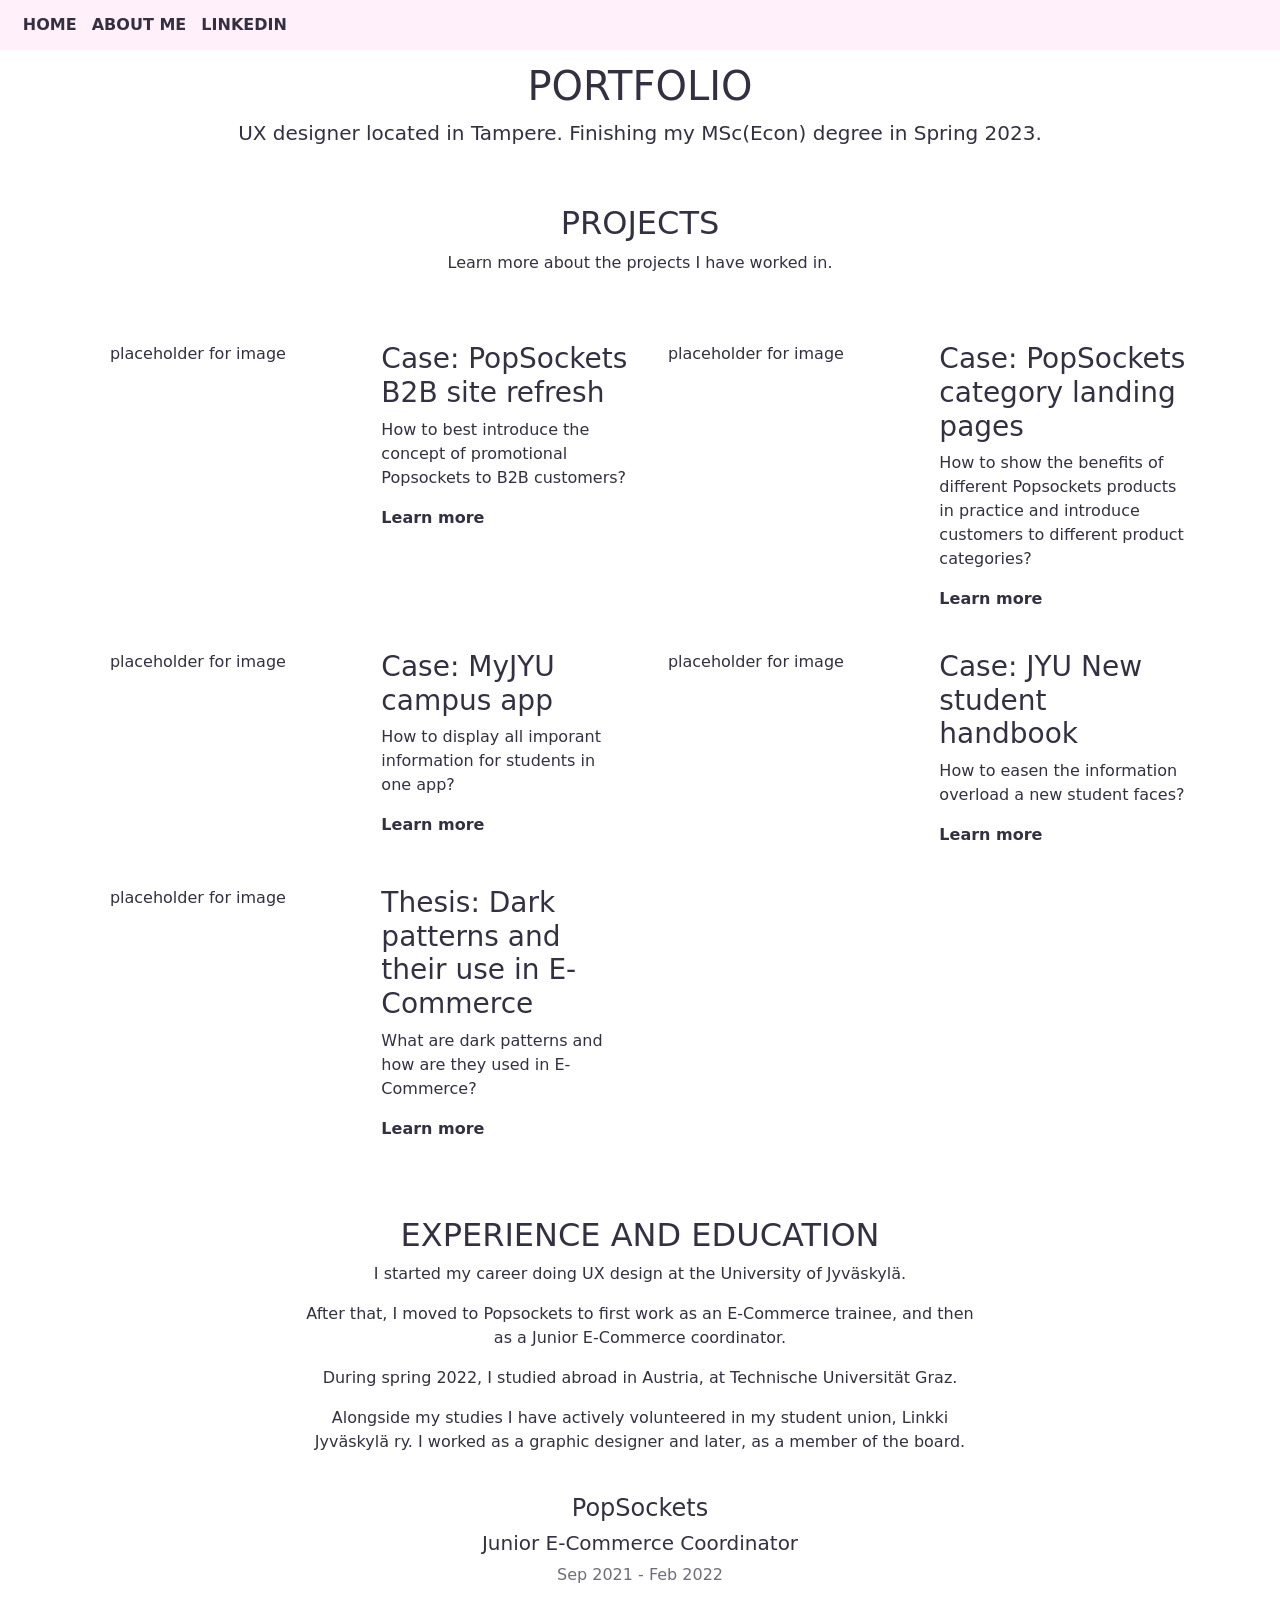
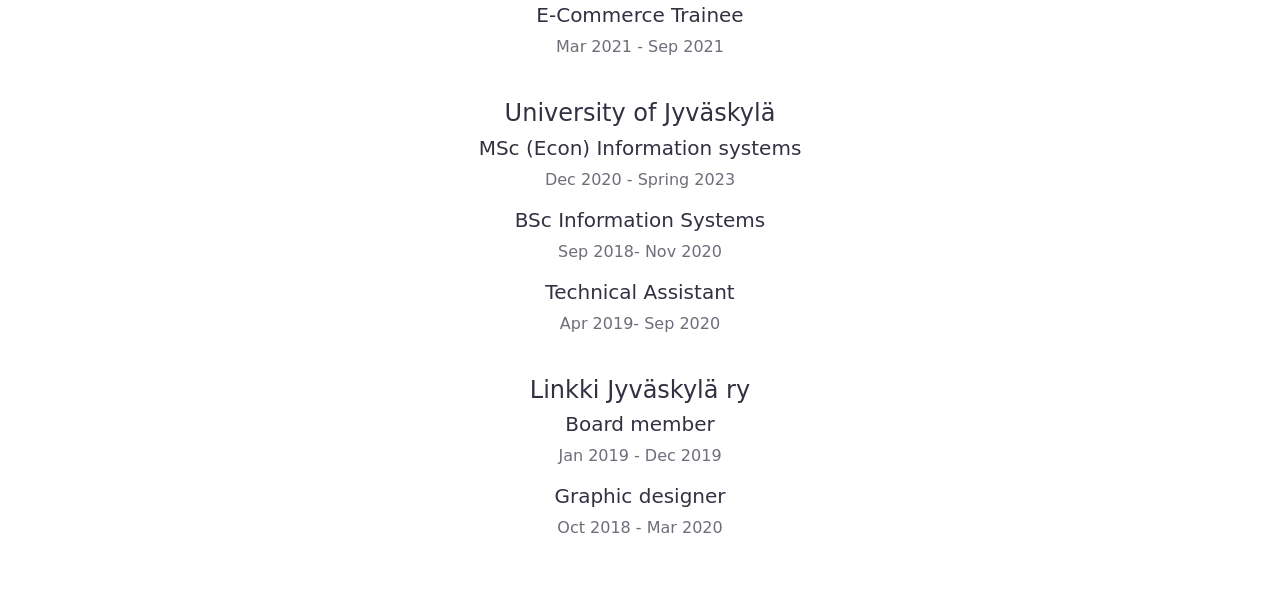
==== index.html @ 61b7f3d0 "Update index.html" ====
<!DOCTYPE html>
<html lang="en">
  <head>
    <meta charset="utf-8">
    <meta http-equiv="X-UA-Compatible" content="IE=edge">
    <meta name="viewport" content="width=device-width, initial-scale=1">
    <meta name="description" content="">
    <meta name="author" content="">
    <link rel="icon" href="../../favicon.ico">
    <title>Emma Nevala Portfolio</title>

    <!-- Bootstrap core CSS -->
    <link href="css/bootstrap.min.css" rel="stylesheet">
    <link href="starter-template.css" rel="stylesheet">
    <link href="styles/styles.css" rel="stylesheet">

    <!-- Just for debugging purposes. Don't actually copy these 2 lines! -->
    <!--[if lt IE 9]><script src="../../assets/js/ie8-responsive-file-warning.js"></script><![endif]-->
    <script src="../../assets/js/ie-emulation-modes-warning.js"></script>

    <!-- HTML5 shim and Respond.js for IE8 support of HTML5 elements and media queries -->
    <!--[if lt IE 9]>
      <script src="https://oss.maxcdn.com/html5shiv/3.7.3/html5shiv.min.js"></script>
      <script src="https://oss.maxcdn.com/respond/1.4.2/respond.min.js"></script>
    <![endif]-->
  </head>
  
  <nav class="navbar">
    <div id="nav-toggle" class="menu-icon">
        <div class="bar"></div>
        <div class="bar"></div>
        <div class="bar"></div>
    </div>
      <ul id="nav-list" class="nav-menu">
          <li class="menu-item">
              <a href="http://" target="_blank" rel="noopener noreferrer">HOME</a>
          </li>
          <li class="menu-item">
              <a href="http://" target="_blank" rel="noopener noreferrer">ABOUT ME</a>
          </li>
                  <li class="menu-item">
              <a href="http://" target="_blank" rel="noopener noreferrer">LINKEDIN</a>
          </li>
      </ul>
  </nav>

  <body class="content">
    <div class="container" id="intro">
      <div class="text-center section">
        <div class="container">
          <h1>PORTFOLIO</h1>
          <p class="lead">UX designer located in Tampere. 
Finishing my MSc(Econ) degree in Spring 2023.</p>
        </div>
      </div>
    </div>
    <div class="container section" id="projects">
      <div>
        <div class="text-center">
          <h2>PROJECTS</h2>
          <p>Learn more about the projects I have worked in.
          </p>
          <br>
        </div>

        
        <div class="container">
          <div class="row">
            <div class="col-xs-12 col-md-6 project-item">
              <div class="row">
                <div class="col-xs-6 col-lg-6">
                  placeholder for image
                </div>
                <div class="col-xs-6 col-lg-6">
                  <h3>
                    Case: PopSockets B2B site refresh
                  </h3>
                  <p>
                    How to best introduce the concept of promotional Popsockets to B2B customers?
                  </p>
                  <a>
                    Learn more
                  </a>
                </div>
              </div>
            </div>
            <div class="col-xs-12 col-md-6 project-item">
              <div class="row">
                <div class="col-xs-6 col-lg-6">
                  placeholder for image
                </div>
                <div class="col-xs-6 col-lg-6">
                  <h3>Case: PopSockets category landing pages</h3>
                  <p>How to show the benefits of different Popsockets products in practice and introduce customers to different product categories?</p>
                  <a>Learn more</a>
                </div>
              </div>
            </div>
          </div>
          <div class="row">
            <div class="col-xs-12 col-md-6 project-item">
              <div class="row">
                <div class="col-xs-6 col-lg-6">placeholder for image</div>
                <div class="col-xs-6 col-lg-6">
                  <h3>Case: MyJYU campus app</h3>
                  <p>How to display all imporant information for students in one app?</p>
                  <a>Learn more</a>
                </div>
              </div>
            </div>
            <div class="col-xs-12 col-md-6 project-item">
              <div class="row">
                <div class="col-xs-6 col-lg-6">
                  placeholder for image
                </div>
                <div class="col-xs-6 col-lg-6">
                  <h3>Case: JYU New student handbook</h3>
                  <p>How to easen the information overload a new student faces?</p>
                  <a>Learn more</a>
                </div>
              </div>
            </div>
          </div>
          <div class="row">
            <div class="col-xs-12 col-md-6 project-item">
              <div class="row">
                <div class="col-xs-6 col-lg-6">
                  placeholder for image
                </div>
                <div class="col-xs-6 col-lg-6">
                  <h3>Thesis: Dark patterns and their use in E-Commerce</h3>
                  <p>What are dark patterns and how are they used in E-Commerce?</p>
                  <a>Learn more</a>
                </div>
              </div>
            </div>
          </div>
        </div>
        
      </div>
      

    </div>
    <div id="experience-and-education">
      <div class="text-center section">
        <div class="container">
          <h2>EXPERIENCE AND EDUCATION</h2>
          <div class="long-text">
            <p>I started my career doing UX design at the University of Jyväskylä. </p>
            <p>After that, I moved to Popsockets to first work as an E-Commerce trainee, and then as a Junior E-Commerce coordinator.</p>
            <p>During spring 2022, I studied abroad in Austria, at Technische Universität Graz.</p>
            <p>‍Alongside my studies I have actively volunteered in my student union, Linkki Jyväskylä ry. I worked as a graphic designer and later, as a member of the board.</p>
          </div>
          <br>
          <div id="PopSockets">
            <h4>PopSockets</h4>
            <h5>Junior E-Commerce Coordinator</h5>
            <p class="light">Sep 2021 - Feb 2022</p>
            <h5>E-Commerce Trainee</h5>
            <p class="light">Mar 2021 - Sep 2021</p>
          </div>
          <br>
          <div id="JYU">
            <h4>University of Jyväskylä</h4>
            <h5>MSc (Econ) Information systems</h5>
            <p class="light">Dec 2020 - Spring 2023</p>
            <h5>BSc Information Systems</h5>
            <p class="light">Sep 2018- Nov 2020</p>
            <h5>Technical Assistant</h5>
            <p class="light">Apr 2019- Sep 2020</p>
          </div>
          <br>
          <div id="linkki">
            <h4>Linkki Jyväskylä ry</h4>
            <h5>Board member</h5>
            <p class="light">Jan 2019 - Dec 2019</p>
            <h5>Graphic designer</h5>
            <p class="light">Oct 2018 - Mar 2020</p>
          </div>

        </div>
      </div>
    </div>
    <!--jQuery-->
    <script src="js/bootstrap.js"></script>
</html>
---- styles/styles.css ----
body {
    color: #343042;
  }
  
  .navbar {
    padding: 1%;
    background-color: #FFF0F9;
    position: sticky;
    top: 0;
    z-index: 99;
    display: flex;
    align-items: flex-end;
    margin-bottom: 1%;
  }
  
  .nav-menu {
      margin: 0;
      padding: 0;
      list-style-type: none;
      list-style-image: none;
  }
  
  .menu-item {
      display: inline-block;
      margin-left: 10px;
  }
  
  .bar {
      width: 20px;
      height: 3px;
      background-color: black;
      margin: 4px auto;
  }
  
  .menu-icon {
      display: none;
  }
  
  .text-center {
    text-align: center;
  }
  
  .section {
    margin-bottom: 5%;
   }
  
  .project-item {
    padding: 2.5% 1% 1% 2.5%;
  }
  
  .long-text {
    margin: 0 20% 0 20%;
  }
  
  .light {
    opacity: 70%;
  }
  
  a {
    text-decoration: none;
    font-weight: 600;
    color: #343042;
  }
  
  @media only screen and (max-width: 600px) {
      .navbar {
          flex-direction: row;
          height: auto;
      }
  
      .nav-menu {
          display: none;
          width: 100%;
      }
    
      .active {
          display: block;
      }
  
      .menu-item {
          display: block;
          width: 100%;
          padding: 5px 0;
          text-align: start;
      }
  
      .menu-icon {
          display: block;
          position: absolute;
          top: 20px;
          right: 5%;
      }
  
      .menu-icon:hover .bar {
          background-color: darkcyan;
      }
  }
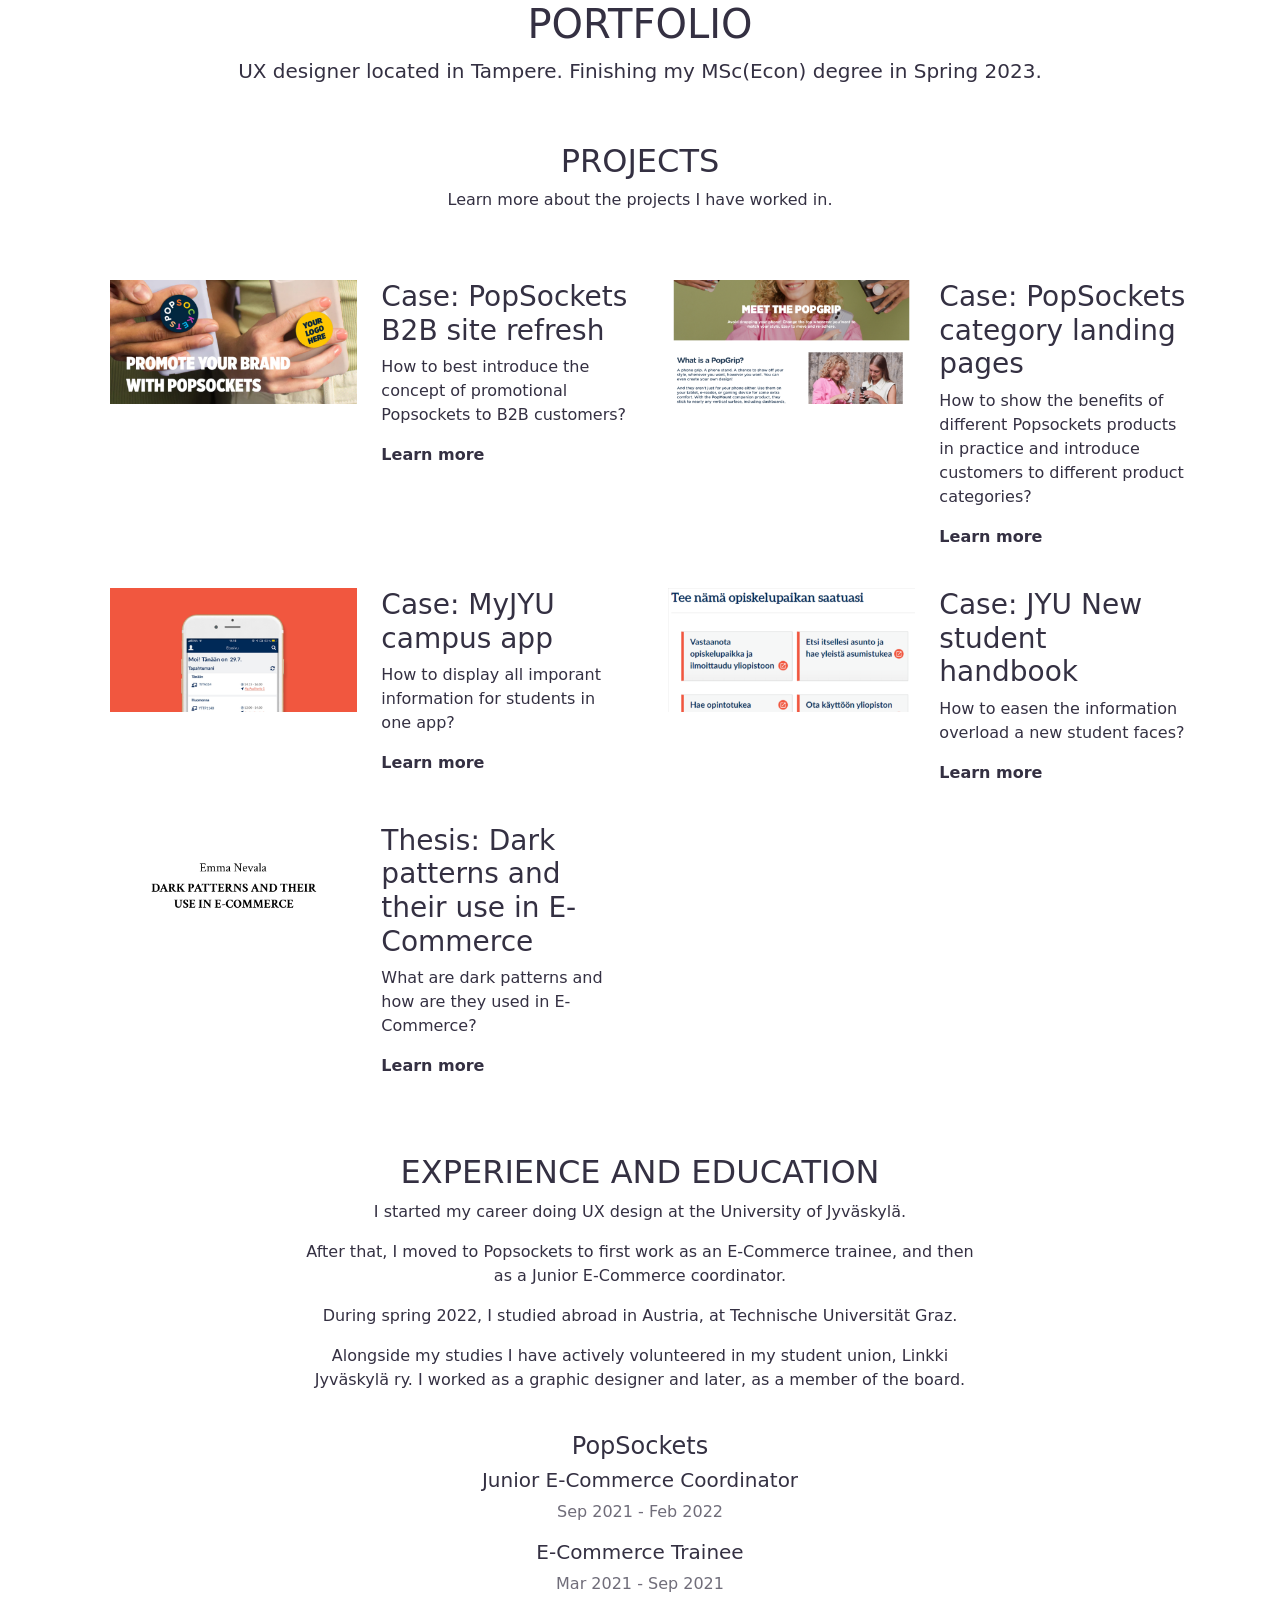
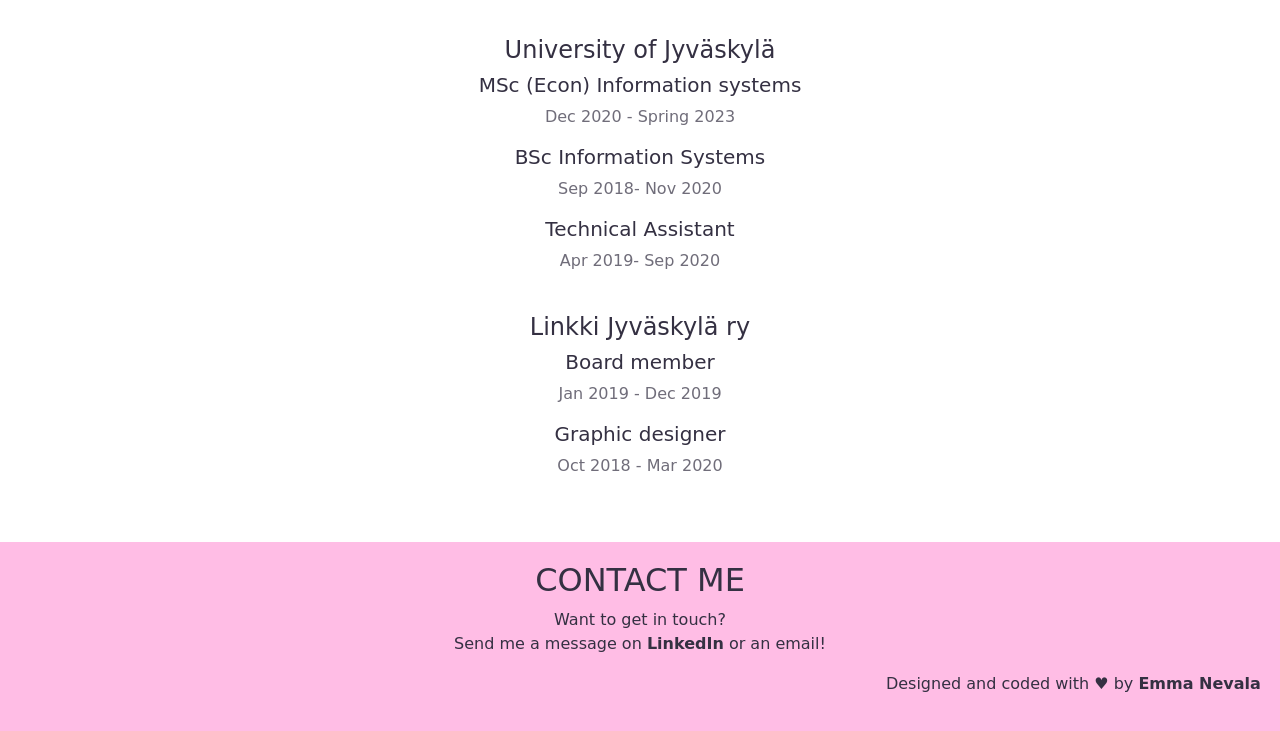
==== commit 570e3cdb: "footer, images and styles added" ====
--- a/index.html
+++ b/index.html
@@ -25,25 +25,6 @@
       <script src="https://oss.maxcdn.com/respond/1.4.2/respond.min.js"></script>
     <![endif]-->
   </head>
-  
-  <nav class="navbar">
-    <div id="nav-toggle" class="menu-icon">
-        <div class="bar"></div>
-        <div class="bar"></div>
-        <div class="bar"></div>
-    </div>
-      <ul id="nav-list" class="nav-menu">
-          <li class="menu-item">
-              <a href="http://" target="_blank" rel="noopener noreferrer">HOME</a>
-          </li>
-          <li class="menu-item">
-              <a href="http://" target="_blank" rel="noopener noreferrer">ABOUT ME</a>
-          </li>
-                  <li class="menu-item">
-              <a href="http://" target="_blank" rel="noopener noreferrer">LINKEDIN</a>
-          </li>
-      </ul>
-  </nav>
 
   <body class="content">
     <div class="container" id="intro">
@@ -70,7 +51,7 @@
             <div class="col-xs-12 col-md-6 project-item">
               <div class="row">
                 <div class="col-xs-6 col-lg-6">
-                  placeholder for image
+                  <img src="images/b2b-thumbnail.png" class="img-fluid">
                 </div>
                 <div class="col-xs-6 col-lg-6">
                   <h3>
@@ -88,7 +69,7 @@
             <div class="col-xs-12 col-md-6 project-item">
               <div class="row">
                 <div class="col-xs-6 col-lg-6">
-                  placeholder for image
+                  <img src="images/category-thumbnail.png" class="img-fluid">
                 </div>
                 <div class="col-xs-6 col-lg-6">
                   <h3>Case: PopSockets category landing pages</h3>
@@ -101,7 +82,7 @@
           <div class="row">
             <div class="col-xs-12 col-md-6 project-item">
               <div class="row">
-                <div class="col-xs-6 col-lg-6">placeholder for image</div>
+                <div class="col-xs-6 col-lg-6"><img src="images/myjyu-thumbnail.png" class="img-fluid"></div>
                 <div class="col-xs-6 col-lg-6">
                   <h3>Case: MyJYU campus app</h3>
                   <p>How to display all imporant information for students in one app?</p>
@@ -112,7 +93,7 @@
             <div class="col-xs-12 col-md-6 project-item">
               <div class="row">
                 <div class="col-xs-6 col-lg-6">
-                  placeholder for image
+                  <img src="images/kasikirja-thumbnail.png" class="img-fluid">
                 </div>
                 <div class="col-xs-6 col-lg-6">
                   <h3>Case: JYU New student handbook</h3>
@@ -126,7 +107,7 @@
             <div class="col-xs-12 col-md-6 project-item">
               <div class="row">
                 <div class="col-xs-6 col-lg-6">
-                  placeholder for image
+                  <img src="images/kandi-thumbnail.png" class="img-fluid">
                 </div>
                 <div class="col-xs-6 col-lg-6">
                   <h3>Thesis: Dark patterns and their use in E-Commerce</h3>
@@ -182,6 +163,15 @@
         </div>
       </div>
     </div>
+    <footer class="text-center">
+      <h2>CONTACT ME</h2>
+      <p>Want to get in touch? <br>Send me a message on <a href="https://www.linkedin.com/in/emma-nevala">LinkedIn</a> or an email!</p>
+      <p id="copyright">Designed and coded with ♥ by <b>Emma Nevala</b></p>
+    </footer>
+    
     <!--jQuery-->
-    <script src="js/bootstrap.js"></script>
+    <script src=”https://cdn.jsdelivr.net/npm/popper.js@1.16.0/dist/umd/popper.min.js” integrity=”sha384-Q6E9RHvbIyZFJoft+2mJbHaEWldlvI9IOYy5n3zV9zzTtmI3UksdQRVvoxMfooAo” crossorigin=”anonymous”></script>
+
+<script src=”https://stackpath.bootstrapcdn.com/bootstrap/5.0.0-alpha1/js/bootstrap.min.js” integrity=”sha384-oesi62hOLfzrys4LxRF63OJCXdXDipiYWBnvTl9Y9/TRlw5xlKIEHpNyvvDShgf/” crossorigin=”anonymous”></script>
+  </body>
 </html>
--- a/styles/styles.css
+++ b/styles/styles.css
@@ -62,36 +62,11 @@
     color: #343042;
   }
   
-  @media only screen and (max-width: 600px) {
-      .navbar {
-          flex-direction: row;
-          height: auto;
-      }
+  footer {
+    background-color: #FFBDE5;
+    padding: 1.5%;
+  }
   
-      .nav-menu {
-          display: none;
-          width: 100%;
-      }
-    
-      .active {
-          display: block;
-      }
-  
-      .menu-item {
-          display: block;
-          width: 100%;
-          padding: 5px 0;
-          text-align: start;
-      }
-  
-      .menu-icon {
-          display: block;
-          position: absolute;
-          top: 20px;
-          right: 5%;
-      }
-  
-      .menu-icon:hover .bar {
-          background-color: darkcyan;
-      }
+  #copyright {
+    text-align: right;
   }
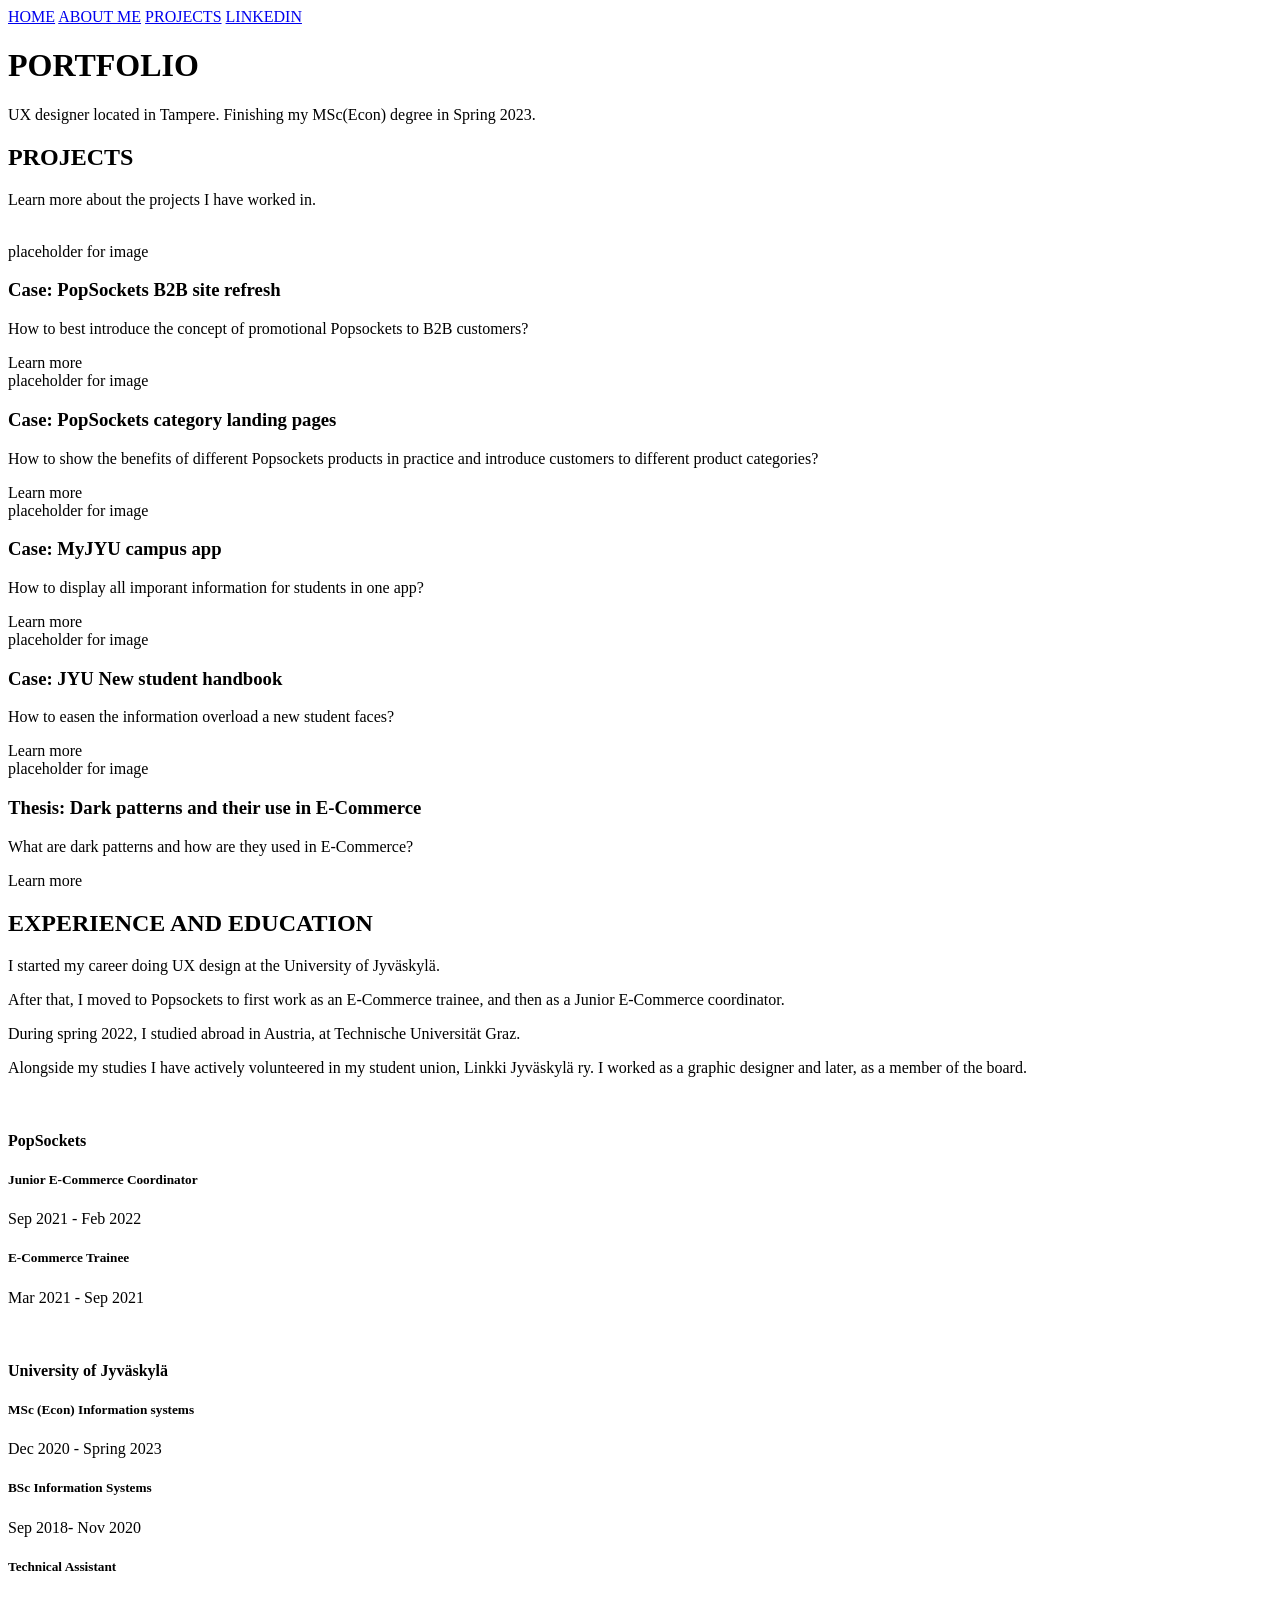
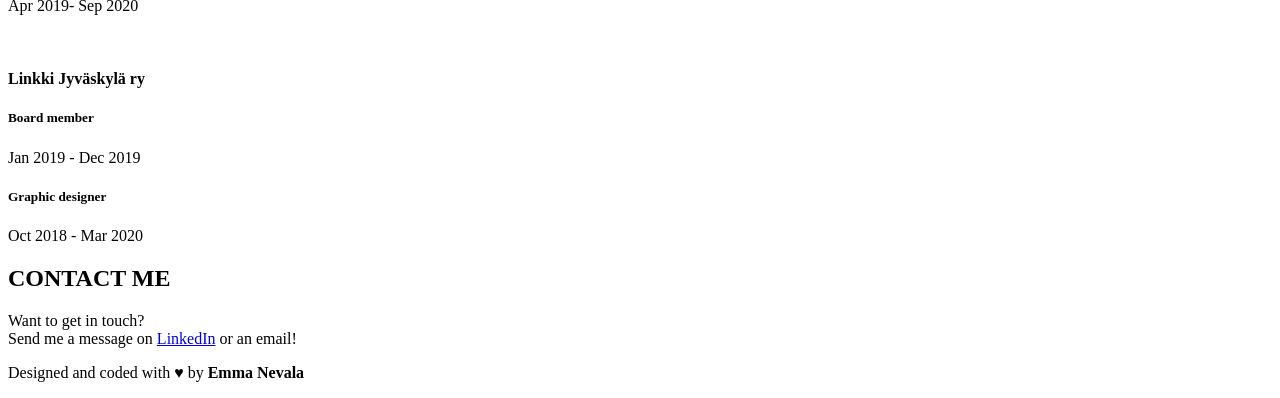
==== commit 149c308c: "responsive navbar" ====
--- a/index.html
+++ b/index.html
@@ -5,15 +5,20 @@
     <meta charset="utf-8">
     <meta http-equiv="X-UA-Compatible" content="IE=edge">
     <meta name="viewport" content="width=device-width, initial-scale=1">
+    <!-- The above 3 meta tags *must* come first in the head; any other head content must come *after* these tags -->
     <meta name="description" content="">
     <meta name="author" content="">
     <link rel="icon" href="../../favicon.ico">
     <title>Emma Nevala Portfolio</title>
 
     <!-- Bootstrap core CSS -->
-    <link href="css/bootstrap.min.css" rel="stylesheet">
+    <link href="../../dist/css/bootstrap.min.css" rel="stylesheet">
+
+    <!-- IE10 viewport hack for Surface/desktop Windows 8 bug -->
+    <link href="../../assets/css/ie10-viewport-bug-workaround.css" rel="stylesheet">
+
+    <!-- Custom styles for this template -->
     <link href="starter-template.css" rel="stylesheet">
-    <link href="styles/styles.css" rel="stylesheet">
 
     <!-- Just for debugging purposes. Don't actually copy these 2 lines! -->
     <!--[if lt IE 9]><script src="../../assets/js/ie8-responsive-file-warning.js"></script><![endif]-->
@@ -24,142 +29,153 @@
       <script src="https://oss.maxcdn.com/html5shiv/3.7.3/html5shiv.min.js"></script>
       <script src="https://oss.maxcdn.com/respond/1.4.2/respond.min.js"></script>
     <![endif]-->
-  </head>
+  </head> 
 
-  <body class="content">
-    <div class="container" id="intro">
-      <div class="text-center section">
-        <div class="container">
-          <h1>PORTFOLIO</h1>
-          <p class="lead">UX designer located in Tampere. 
-Finishing my MSc(Econ) degree in Spring 2023.</p>
+  <body>
+    <div class="topnav" id="myTopnav">
+      <a href="#home" class="active">HOME</a>
+      <a href="#news">ABOUT ME</a>
+      <a href="#contact">PROJECTS</a>
+      <a href="#about">LINKEDIN</a>
+      <a href="javascript:void(0);" class="icon" onclick="myFunction()">
+        <i class="fa fa-bars"></i>
+      </a>
+    </div>
+    <div class="content">
+      <div class="container" id="intro">
+        <div class="text-center section">
+          <div class="container">
+            <h1>PORTFOLIO</h1>
+            <p class="lead">UX designer located in Tampere. 
+  Finishing my MSc(Econ) degree in Spring 2023.</p>
+          </div>
         </div>
       </div>
-    </div>
-    <div class="container section" id="projects">
-      <div>
-        <div class="text-center">
-          <h2>PROJECTS</h2>
-          <p>Learn more about the projects I have worked in.
-          </p>
-          <br>
-        </div>
+      <div class="container section" id="projects">
+        <div>
+          <div class="text-center">
+            <h2>PROJECTS</h2>
+            <p>Learn more about the projects I have worked in.
+            </p>
+            <br>
+          </div>
 
-        
-        <div class="container">
-          <div class="row">
-            <div class="col-xs-12 col-md-6 project-item">
-              <div class="row">
-                <div class="col-xs-6 col-lg-6">
-                  <img src="images/b2b-thumbnail.png" class="img-fluid">
+
+          <div class="container">
+            <div class="row">
+              <div class="col-xs-12 col-md-6 project-item">
+                <div class="row">
+                  <div class="col-xs-6 col-lg-6">
+                    placeholder for image
+                  </div>
+                  <div class="col-xs-6 col-lg-6">
+                    <h3>
+                      Case: PopSockets B2B site refresh
+                    </h3>
+                    <p>
+                      How to best introduce the concept of promotional Popsockets to B2B customers?
+                    </p>
+                    <a>
+                      Learn more
+                    </a>
+                  </div>
                 </div>
-                <div class="col-xs-6 col-lg-6">
-                  <h3>
-                    Case: PopSockets B2B site refresh
-                  </h3>
-                  <p>
-                    How to best introduce the concept of promotional Popsockets to B2B customers?
-                  </p>
-                  <a>
-                    Learn more
-                  </a>
+              </div>
+              <div class="col-xs-12 col-md-6 project-item">
+                <div class="row">
+                  <div class="col-xs-6 col-lg-6">
+                    placeholder for image
+                  </div>
+                  <div class="col-xs-6 col-lg-6">
+                    <h3>Case: PopSockets category landing pages</h3>
+                    <p>How to show the benefits of different Popsockets products in practice and introduce customers to different product categories?</p>
+                    <a>Learn more</a>
+                  </div>
                 </div>
               </div>
             </div>
-            <div class="col-xs-12 col-md-6 project-item">
-              <div class="row">
-                <div class="col-xs-6 col-lg-6">
-                  <img src="images/category-thumbnail.png" class="img-fluid">
+            <div class="row">
+              <div class="col-xs-12 col-md-6 project-item">
+                <div class="row">
+                  <div class="col-xs-6 col-lg-6">placeholder for image</div>
+                  <div class="col-xs-6 col-lg-6">
+                    <h3>Case: MyJYU campus app</h3>
+                    <p>How to display all imporant information for students in one app?</p>
+                    <a>Learn more</a>
+                  </div>
                 </div>
-                <div class="col-xs-6 col-lg-6">
-                  <h3>Case: PopSockets category landing pages</h3>
-                  <p>How to show the benefits of different Popsockets products in practice and introduce customers to different product categories?</p>
-                  <a>Learn more</a>
+              </div>
+              <div class="col-xs-12 col-md-6 project-item">
+                <div class="row">
+                  <div class="col-xs-6 col-lg-6">
+                    placeholder for image
+                  </div>
+                  <div class="col-xs-6 col-lg-6">
+                    <h3>Case: JYU New student handbook</h3>
+                    <p>How to easen the information overload a new student faces?</p>
+                    <a>Learn more</a>
+                  </div>
+                </div>
+              </div>
+            </div>
+            <div class="row">
+              <div class="col-xs-12 col-md-6 project-item">
+                <div class="row">
+                  <div class="col-xs-6 col-lg-6">
+                    placeholder for image
+                  </div>
+                  <div class="col-xs-6 col-lg-6">
+                    <h3>Thesis: Dark patterns and their use in E-Commerce</h3>
+                    <p>What are dark patterns and how are they used in E-Commerce?</p>
+                    <a>Learn more</a>
+                  </div>
                 </div>
               </div>
             </div>
           </div>
-          <div class="row">
-            <div class="col-xs-12 col-md-6 project-item">
-              <div class="row">
-                <div class="col-xs-6 col-lg-6"><img src="images/myjyu-thumbnail.png" class="img-fluid"></div>
-                <div class="col-xs-6 col-lg-6">
-                  <h3>Case: MyJYU campus app</h3>
-                  <p>How to display all imporant information for students in one app?</p>
-                  <a>Learn more</a>
-                </div>
-              </div>
+
+        </div>
+
+
+      </div>
+      <div id="experience-and-education">
+        <div class="text-center section">
+          <div class="container">
+            <h2>EXPERIENCE AND EDUCATION</h2>
+            <div class="long-text">
+              <p>I started my career doing UX design at the University of Jyväskylä. </p>
+              <p>After that, I moved to Popsockets to first work as an E-Commerce trainee, and then as a Junior E-Commerce coordinator.</p>
+              <p>During spring 2022, I studied abroad in Austria, at Technische Universität Graz.</p>
+              <p>‍Alongside my studies I have actively volunteered in my student union, Linkki Jyväskylä ry. I worked as a graphic designer and later, as a member of the board.</p>
             </div>
-            <div class="col-xs-12 col-md-6 project-item">
-              <div class="row">
-                <div class="col-xs-6 col-lg-6">
-                  <img src="images/kasikirja-thumbnail.png" class="img-fluid">
-                </div>
-                <div class="col-xs-6 col-lg-6">
-                  <h3>Case: JYU New student handbook</h3>
-                  <p>How to easen the information overload a new student faces?</p>
-                  <a>Learn more</a>
-                </div>
-              </div>
+            <br>
+            <div id="PopSockets">
+              <h4>PopSockets</h4>
+              <h5>Junior E-Commerce Coordinator</h5>
+              <p class="light">Sep 2021 - Feb 2022</p>
+              <h5>E-Commerce Trainee</h5>
+              <p class="light">Mar 2021 - Sep 2021</p>
             </div>
+            <br>
+            <div id="JYU">
+              <h4>University of Jyväskylä</h4>
+              <h5>MSc (Econ) Information systems</h5>
+              <p class="light">Dec 2020 - Spring 2023</p>
+              <h5>BSc Information Systems</h5>
+              <p class="light">Sep 2018- Nov 2020</p>
+              <h5>Technical Assistant</h5>
+              <p class="light">Apr 2019- Sep 2020</p>
+            </div>
+            <br>
+            <div id="linkki">
+              <h4>Linkki Jyväskylä ry</h4>
+              <h5>Board member</h5>
+              <p class="light">Jan 2019 - Dec 2019</p>
+              <h5>Graphic designer</h5>
+              <p class="light">Oct 2018 - Mar 2020</p>
+            </div>
+
           </div>
-          <div class="row">
-            <div class="col-xs-12 col-md-6 project-item">
-              <div class="row">
-                <div class="col-xs-6 col-lg-6">
-                  <img src="images/kandi-thumbnail.png" class="img-fluid">
-                </div>
-                <div class="col-xs-6 col-lg-6">
-                  <h3>Thesis: Dark patterns and their use in E-Commerce</h3>
-                  <p>What are dark patterns and how are they used in E-Commerce?</p>
-                  <a>Learn more</a>
-                </div>
-              </div>
-            </div>
-          </div>
-        </div>
-        
-      </div>
-      
-
-    </div>
-    <div id="experience-and-education">
-      <div class="text-center section">
-        <div class="container">
-          <h2>EXPERIENCE AND EDUCATION</h2>
-          <div class="long-text">
-            <p>I started my career doing UX design at the University of Jyväskylä. </p>
-            <p>After that, I moved to Popsockets to first work as an E-Commerce trainee, and then as a Junior E-Commerce coordinator.</p>
-            <p>During spring 2022, I studied abroad in Austria, at Technische Universität Graz.</p>
-            <p>‍Alongside my studies I have actively volunteered in my student union, Linkki Jyväskylä ry. I worked as a graphic designer and later, as a member of the board.</p>
-          </div>
-          <br>
-          <div id="PopSockets">
-            <h4>PopSockets</h4>
-            <h5>Junior E-Commerce Coordinator</h5>
-            <p class="light">Sep 2021 - Feb 2022</p>
-            <h5>E-Commerce Trainee</h5>
-            <p class="light">Mar 2021 - Sep 2021</p>
-          </div>
-          <br>
-          <div id="JYU">
-            <h4>University of Jyväskylä</h4>
-            <h5>MSc (Econ) Information systems</h5>
-            <p class="light">Dec 2020 - Spring 2023</p>
-            <h5>BSc Information Systems</h5>
-            <p class="light">Sep 2018- Nov 2020</p>
-            <h5>Technical Assistant</h5>
-            <p class="light">Apr 2019- Sep 2020</p>
-          </div>
-          <br>
-          <div id="linkki">
-            <h4>Linkki Jyväskylä ry</h4>
-            <h5>Board member</h5>
-            <p class="light">Jan 2019 - Dec 2019</p>
-            <h5>Graphic designer</h5>
-            <p class="light">Oct 2018 - Mar 2020</p>
-          </div>
-
         </div>
       </div>
     </div>
@@ -168,10 +184,11 @@
       <p>Want to get in touch? <br>Send me a message on <a href="https://www.linkedin.com/in/emma-nevala">LinkedIn</a> or an email!</p>
       <p id="copyright">Designed and coded with ♥ by <b>Emma Nevala</b></p>
     </footer>
-    
-    <!--jQuery-->
-    <script src=”https://cdn.jsdelivr.net/npm/popper.js@1.16.0/dist/umd/popper.min.js” integrity=”sha384-Q6E9RHvbIyZFJoft+2mJbHaEWldlvI9IOYy5n3zV9zzTtmI3UksdQRVvoxMfooAo” crossorigin=”anonymous”></script>
+      <!-- /.container -->
 
-<script src=”https://stackpath.bootstrapcdn.com/bootstrap/5.0.0-alpha1/js/bootstrap.min.js” integrity=”sha384-oesi62hOLfzrys4LxRF63OJCXdXDipiYWBnvTl9Y9/TRlw5xlKIEHpNyvvDShgf/” crossorigin=”anonymous”></script>
+
+    <!-- Bootstrap core JavaScript
+    ================================================== -->
+    <!-- Placed at the end of the document so the pages load faster -->
   </body>
 </html>
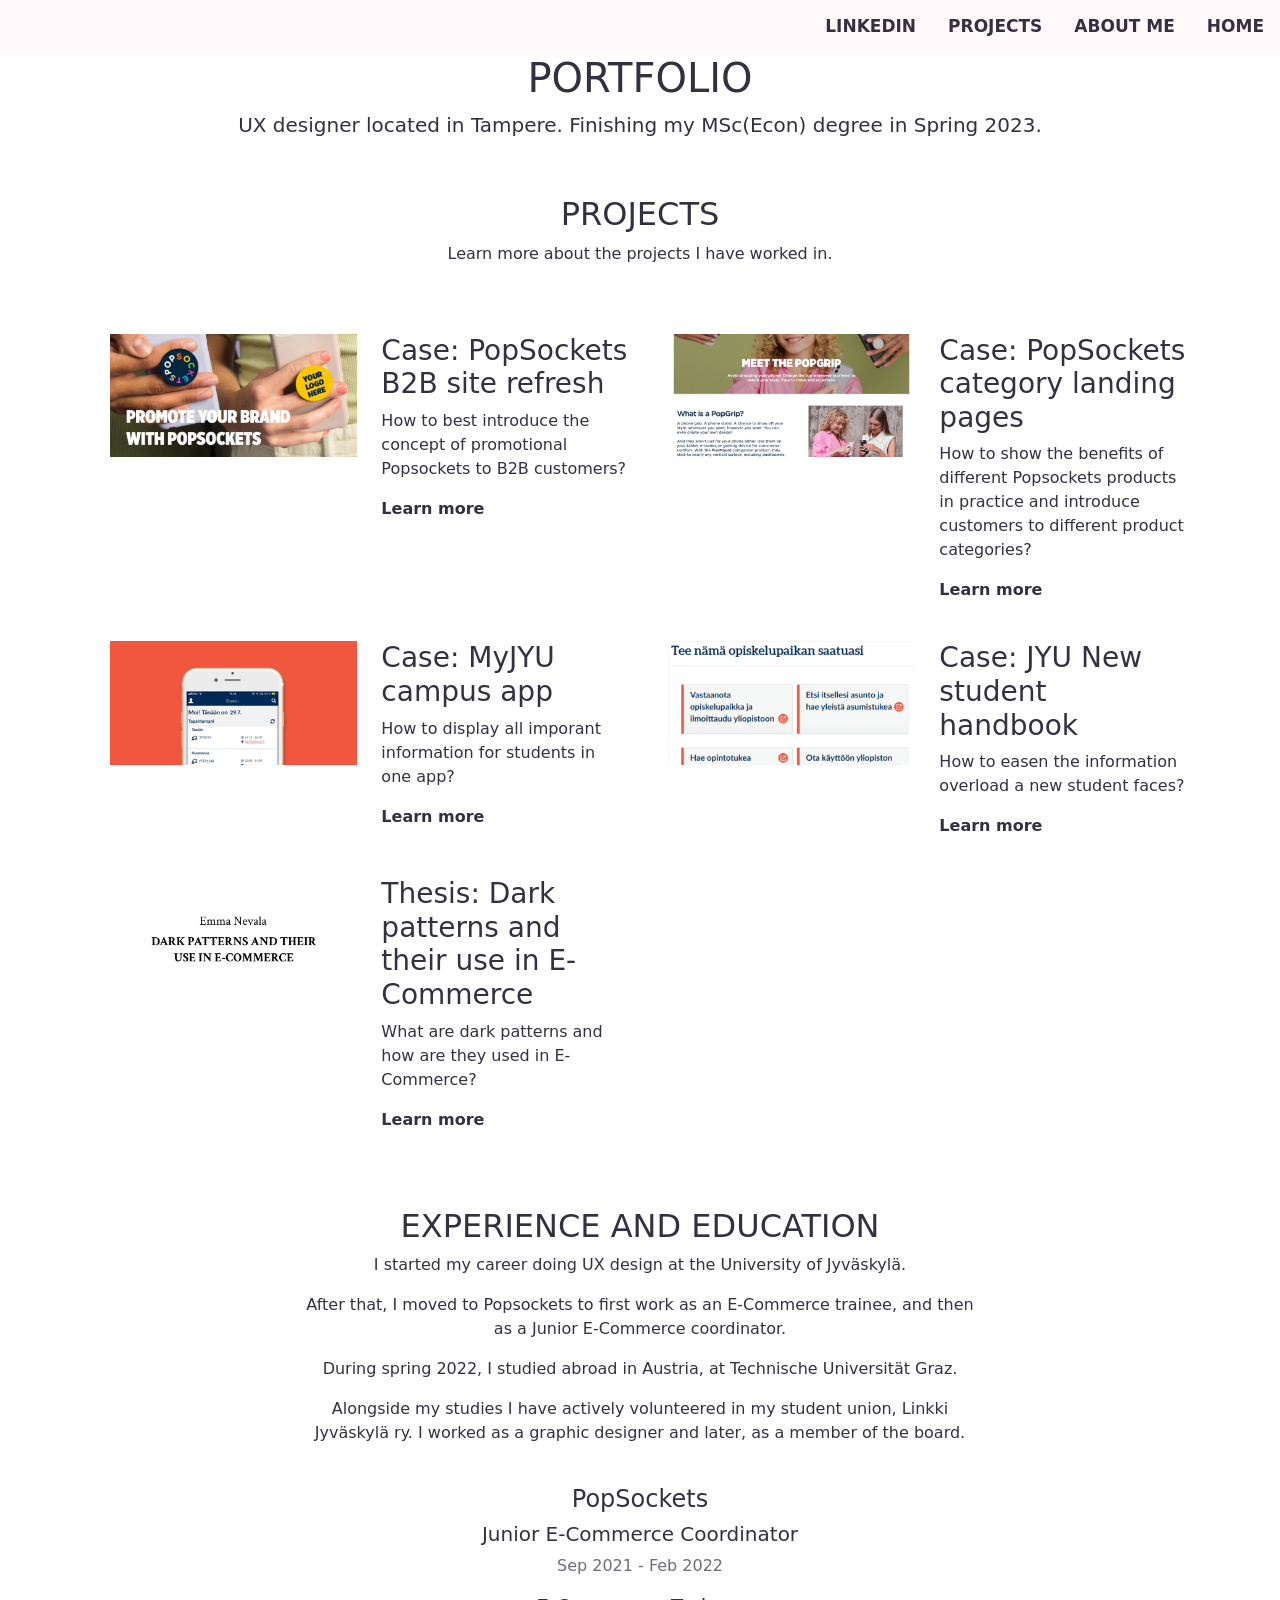
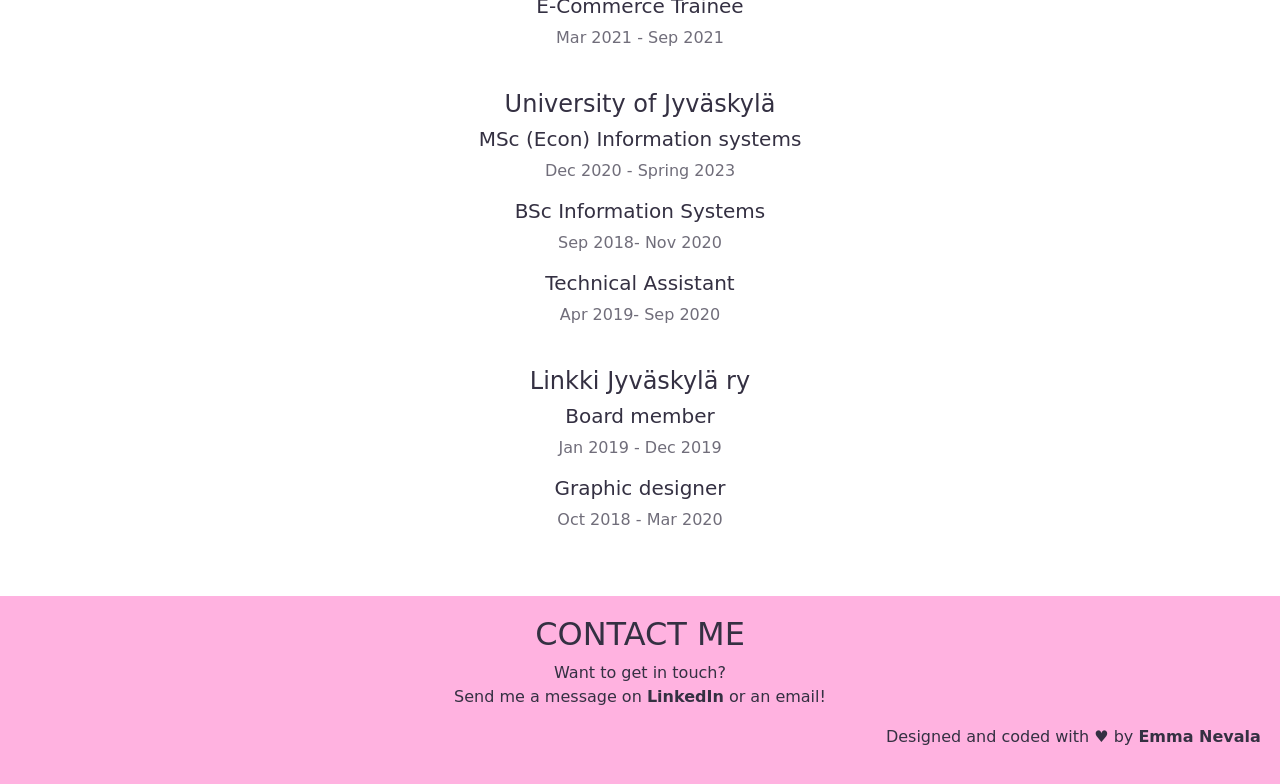
==== commit bb6c8ecf: "Update index.html" ====
--- a/index.html
+++ b/index.html
@@ -5,20 +5,15 @@
     <meta charset="utf-8">
     <meta http-equiv="X-UA-Compatible" content="IE=edge">
     <meta name="viewport" content="width=device-width, initial-scale=1">
-    <!-- The above 3 meta tags *must* come first in the head; any other head content must come *after* these tags -->
     <meta name="description" content="">
     <meta name="author" content="">
     <link rel="icon" href="../../favicon.ico">
     <title>Emma Nevala Portfolio</title>
 
     <!-- Bootstrap core CSS -->
-    <link href="../../dist/css/bootstrap.min.css" rel="stylesheet">
-
-    <!-- IE10 viewport hack for Surface/desktop Windows 8 bug -->
-    <link href="../../assets/css/ie10-viewport-bug-workaround.css" rel="stylesheet">
-
-    <!-- Custom styles for this template -->
+    <link href="css/bootstrap.min.css" rel="stylesheet">
     <link href="starter-template.css" rel="stylesheet">
+    <link href="styles/styles.css" rel="stylesheet">
 
     <!-- Just for debugging purposes. Don't actually copy these 2 lines! -->
     <!--[if lt IE 9]><script src="../../assets/js/ie8-responsive-file-warning.js"></script><![endif]-->
@@ -29,9 +24,9 @@
       <script src="https://oss.maxcdn.com/html5shiv/3.7.3/html5shiv.min.js"></script>
       <script src="https://oss.maxcdn.com/respond/1.4.2/respond.min.js"></script>
     <![endif]-->
-  </head> 
+  </head>
 
-  <body>
+  <body class="content">
     <div class="topnav" id="myTopnav">
       <a href="#home" class="active">HOME</a>
       <a href="#news">ABOUT ME</a>
@@ -41,141 +36,139 @@
         <i class="fa fa-bars"></i>
       </a>
     </div>
-    <div class="content">
-      <div class="container" id="intro">
-        <div class="text-center section">
-          <div class="container">
-            <h1>PORTFOLIO</h1>
-            <p class="lead">UX designer located in Tampere. 
-  Finishing my MSc(Econ) degree in Spring 2023.</p>
-          </div>
+    <div class="container" id="intro">
+      <div class="text-center section">
+        <div class="container">
+          <h1>PORTFOLIO</h1>
+          <p class="lead">UX designer located in Tampere. 
+Finishing my MSc(Econ) degree in Spring 2023.</p>
         </div>
       </div>
-      <div class="container section" id="projects">
-        <div>
-          <div class="text-center">
-            <h2>PROJECTS</h2>
-            <p>Learn more about the projects I have worked in.
-            </p>
-            <br>
-          </div>
+    </div>
+    <div class="container section" id="projects">
+      <div>
+        <div class="text-center">
+          <h2>PROJECTS</h2>
+          <p>Learn more about the projects I have worked in.
+          </p>
+          <br>
+        </div>
 
-
-          <div class="container">
-            <div class="row">
-              <div class="col-xs-12 col-md-6 project-item">
-                <div class="row">
-                  <div class="col-xs-6 col-lg-6">
-                    placeholder for image
-                  </div>
-                  <div class="col-xs-6 col-lg-6">
-                    <h3>
-                      Case: PopSockets B2B site refresh
-                    </h3>
-                    <p>
-                      How to best introduce the concept of promotional Popsockets to B2B customers?
-                    </p>
-                    <a>
-                      Learn more
-                    </a>
-                  </div>
+        
+        <div class="container">
+          <div class="row">
+            <div class="col-xs-12 col-md-6 project-item">
+              <div class="row">
+                <div class="col-xs-6 col-lg-6">
+                  <img src="images/b2b-thumbnail.png" class="img-fluid">
                 </div>
-              </div>
-              <div class="col-xs-12 col-md-6 project-item">
-                <div class="row">
-                  <div class="col-xs-6 col-lg-6">
-                    placeholder for image
-                  </div>
-                  <div class="col-xs-6 col-lg-6">
-                    <h3>Case: PopSockets category landing pages</h3>
-                    <p>How to show the benefits of different Popsockets products in practice and introduce customers to different product categories?</p>
-                    <a>Learn more</a>
-                  </div>
+                <div class="col-xs-6 col-lg-6">
+                  <h3>
+                    Case: PopSockets B2B site refresh
+                  </h3>
+                  <p>
+                    How to best introduce the concept of promotional Popsockets to B2B customers?
+                  </p>
+                  <a>
+                    Learn more
+                  </a>
                 </div>
               </div>
             </div>
-            <div class="row">
-              <div class="col-xs-12 col-md-6 project-item">
-                <div class="row">
-                  <div class="col-xs-6 col-lg-6">placeholder for image</div>
-                  <div class="col-xs-6 col-lg-6">
-                    <h3>Case: MyJYU campus app</h3>
-                    <p>How to display all imporant information for students in one app?</p>
-                    <a>Learn more</a>
-                  </div>
+            <div class="col-xs-12 col-md-6 project-item">
+              <div class="row">
+                <div class="col-xs-6 col-lg-6">
+                  <img src="images/category-thumbnail.png" class="img-fluid">
                 </div>
-              </div>
-              <div class="col-xs-12 col-md-6 project-item">
-                <div class="row">
-                  <div class="col-xs-6 col-lg-6">
-                    placeholder for image
-                  </div>
-                  <div class="col-xs-6 col-lg-6">
-                    <h3>Case: JYU New student handbook</h3>
-                    <p>How to easen the information overload a new student faces?</p>
-                    <a>Learn more</a>
-                  </div>
-                </div>
-              </div>
-            </div>
-            <div class="row">
-              <div class="col-xs-12 col-md-6 project-item">
-                <div class="row">
-                  <div class="col-xs-6 col-lg-6">
-                    placeholder for image
-                  </div>
-                  <div class="col-xs-6 col-lg-6">
-                    <h3>Thesis: Dark patterns and their use in E-Commerce</h3>
-                    <p>What are dark patterns and how are they used in E-Commerce?</p>
-                    <a>Learn more</a>
-                  </div>
+                <div class="col-xs-6 col-lg-6">
+                  <h3>Case: PopSockets category landing pages</h3>
+                  <p>How to show the benefits of different Popsockets products in practice and introduce customers to different product categories?</p>
+                  <a>Learn more</a>
                 </div>
               </div>
             </div>
           </div>
+          <div class="row">
+            <div class="col-xs-12 col-md-6 project-item">
+              <div class="row">
+                <div class="col-xs-6 col-lg-6"><img src="images/myjyu-thumbnail.png" class="img-fluid"></div>
+                <div class="col-xs-6 col-lg-6">
+                  <h3>Case: MyJYU campus app</h3>
+                  <p>How to display all imporant information for students in one app?</p>
+                  <a>Learn more</a>
+                </div>
+              </div>
+            </div>
+            <div class="col-xs-12 col-md-6 project-item">
+              <div class="row">
+                <div class="col-xs-6 col-lg-6">
+                  <img src="images/kasikirja-thumbnail.png" class="img-fluid">
+                </div>
+                <div class="col-xs-6 col-lg-6">
+                  <h3>Case: JYU New student handbook</h3>
+                  <p>How to easen the information overload a new student faces?</p>
+                  <a>Learn more</a>
+                </div>
+              </div>
+            </div>
+          </div>
+          <div class="row">
+            <div class="col-xs-12 col-md-6 project-item">
+              <div class="row">
+                <div class="col-xs-6 col-lg-6">
+                  <img src="images/kandi-thumbnail.png" class="img-fluid">
+                </div>
+                <div class="col-xs-6 col-lg-6">
+                  <h3>Thesis: Dark patterns and their use in E-Commerce</h3>
+                  <p>What are dark patterns and how are they used in E-Commerce?</p>
+                  <a>Learn more</a>
+                </div>
+              </div>
+            </div>
+          </div>
+        </div>
+        
+      </div>
+      
 
-        </div>
+    </div>
+    <div id="experience-and-education">
+      <div class="text-center section">
+        <div class="container">
+          <h2>EXPERIENCE AND EDUCATION</h2>
+          <div class="long-text">
+            <p>I started my career doing UX design at the University of Jyväskylä. </p>
+            <p>After that, I moved to Popsockets to first work as an E-Commerce trainee, and then as a Junior E-Commerce coordinator.</p>
+            <p>During spring 2022, I studied abroad in Austria, at Technische Universität Graz.</p>
+            <p>‍Alongside my studies I have actively volunteered in my student union, Linkki Jyväskylä ry. I worked as a graphic designer and later, as a member of the board.</p>
+          </div>
+          <br>
+          <div id="PopSockets">
+            <h4>PopSockets</h4>
+            <h5>Junior E-Commerce Coordinator</h5>
+            <p class="light">Sep 2021 - Feb 2022</p>
+            <h5>E-Commerce Trainee</h5>
+            <p class="light">Mar 2021 - Sep 2021</p>
+          </div>
+          <br>
+          <div id="JYU">
+            <h4>University of Jyväskylä</h4>
+            <h5>MSc (Econ) Information systems</h5>
+            <p class="light">Dec 2020 - Spring 2023</p>
+            <h5>BSc Information Systems</h5>
+            <p class="light">Sep 2018- Nov 2020</p>
+            <h5>Technical Assistant</h5>
+            <p class="light">Apr 2019- Sep 2020</p>
+          </div>
+          <br>
+          <div id="linkki">
+            <h4>Linkki Jyväskylä ry</h4>
+            <h5>Board member</h5>
+            <p class="light">Jan 2019 - Dec 2019</p>
+            <h5>Graphic designer</h5>
+            <p class="light">Oct 2018 - Mar 2020</p>
+          </div>
 
-
-      </div>
-      <div id="experience-and-education">
-        <div class="text-center section">
-          <div class="container">
-            <h2>EXPERIENCE AND EDUCATION</h2>
-            <div class="long-text">
-              <p>I started my career doing UX design at the University of Jyväskylä. </p>
-              <p>After that, I moved to Popsockets to first work as an E-Commerce trainee, and then as a Junior E-Commerce coordinator.</p>
-              <p>During spring 2022, I studied abroad in Austria, at Technische Universität Graz.</p>
-              <p>‍Alongside my studies I have actively volunteered in my student union, Linkki Jyväskylä ry. I worked as a graphic designer and later, as a member of the board.</p>
-            </div>
-            <br>
-            <div id="PopSockets">
-              <h4>PopSockets</h4>
-              <h5>Junior E-Commerce Coordinator</h5>
-              <p class="light">Sep 2021 - Feb 2022</p>
-              <h5>E-Commerce Trainee</h5>
-              <p class="light">Mar 2021 - Sep 2021</p>
-            </div>
-            <br>
-            <div id="JYU">
-              <h4>University of Jyväskylä</h4>
-              <h5>MSc (Econ) Information systems</h5>
-              <p class="light">Dec 2020 - Spring 2023</p>
-              <h5>BSc Information Systems</h5>
-              <p class="light">Sep 2018- Nov 2020</p>
-              <h5>Technical Assistant</h5>
-              <p class="light">Apr 2019- Sep 2020</p>
-            </div>
-            <br>
-            <div id="linkki">
-              <h4>Linkki Jyväskylä ry</h4>
-              <h5>Board member</h5>
-              <p class="light">Jan 2019 - Dec 2019</p>
-              <h5>Graphic designer</h5>
-              <p class="light">Oct 2018 - Mar 2020</p>
-            </div>
-
-          </div>
         </div>
       </div>
     </div>
@@ -184,11 +177,10 @@
       <p>Want to get in touch? <br>Send me a message on <a href="https://www.linkedin.com/in/emma-nevala">LinkedIn</a> or an email!</p>
       <p id="copyright">Designed and coded with ♥ by <b>Emma Nevala</b></p>
     </footer>
-      <!-- /.container -->
-
-
-    <!-- Bootstrap core JavaScript
-    ================================================== -->
-    <!-- Placed at the end of the document so the pages load faster -->
-  </body>
+    
+    <!--jQuery-->
+    <script src="scripts/script.js"></script>
+    <script src=”https://cdn.jsdelivr.net/npm/popper.js@1.16.0/dist/umd/popper.min.js” integrity=”sha384-Q6E9RHvbIyZFJoft+2mJbHaEWldlvI9IOYy5n3zV9zzTtmI3UksdQRVvoxMfooAo” crossorigin=”anonymous”></script>
+    <script src=”https://stackpath.bootstrapcdn.com/bootstrap/5.0.0-alpha1/js/bootstrap.min.js” integrity=”sha384-oesi62hOLfzrys4LxRF63OJCXdXDipiYWBnvTl9Y9/TRlw5xlKIEHpNyvvDShgf/” crossorigin=”anonymous”></script>
+</body>
 </html>
--- a/styles/styles.css
+++ b/styles/styles.css
@@ -0,0 +1,104 @@
+body {
+  color: #343042;
+}
+
+.navbar {
+  padding: 1%;
+  background-color: #FFF0F9;
+}
+
+.text-center {
+  text-align: center;
+}
+
+.section {
+  margin-bottom: 5%;
+ }
+
+.project-item {
+  padding: 2.5% 1% 1% 2.5%;
+}
+
+.long-text {
+  margin: 0 20% 0 20%;
+}
+
+.light {
+  opacity: 70%;
+}
+
+a {
+  text-decoration: none;
+  font-weight: 600;
+  color: #343042;
+}
+
+a:hover {
+  color: #D30C7B;
+}
+
+footer {
+  background-color: #FFB2E0;
+  padding: 1.5%;
+}
+
+#copyright {
+  text-align: right;
+}
+
+.topnav {
+  background-color: #FFF9FC;
+  overflow: hidden;
+  color: #343042;
+  position: sticky;
+  top: 0;
+}
+
+/* Style the links inside the navigation bar */
+.topnav a {
+  float: right;
+  display: block;
+  text-align: center;
+  padding: 14px 16px;
+  text-decoration: none;
+  font-size: 17px;
+}
+
+/* Change the color of links on hover */
+.topnav a:hover {
+  color: #D30C7B;
+}
+
+/* Add an active class to highlight the current page */
+.topnav a.active {
+  font-weight: bold;
+}
+
+/* Hide the link that should open and close the topnav on small screens */
+.topnav .icon {
+  display: none;
+}
+
+/* When the screen is less than 600 pixels wide, hide all links, except for the first one ("Home"). Show the link that contains should open and close the topnav (.icon) */
+@media screen and (max-width: 600px) {
+  .topnav a:not(:first-child) {display: none;}
+  .topnav a.icon {
+    float: right;
+    display: block;
+  }
+}
+
+/* The "responsive" class is added to the topnav with JavaScript when the user clicks on the icon. This class makes the topnav look good on small screens (display the links vertically instead of horizontally) */
+@media screen and (max-width: 600px) {
+  .topnav.responsive {position: relative;}
+  .topnav.responsive a.icon {
+    position: absolute;
+    right: 0;
+    top: 0;
+  }
+  .topnav.responsive a {
+    float: none;
+    display: block;
+    text-align: left;
+  }
+}
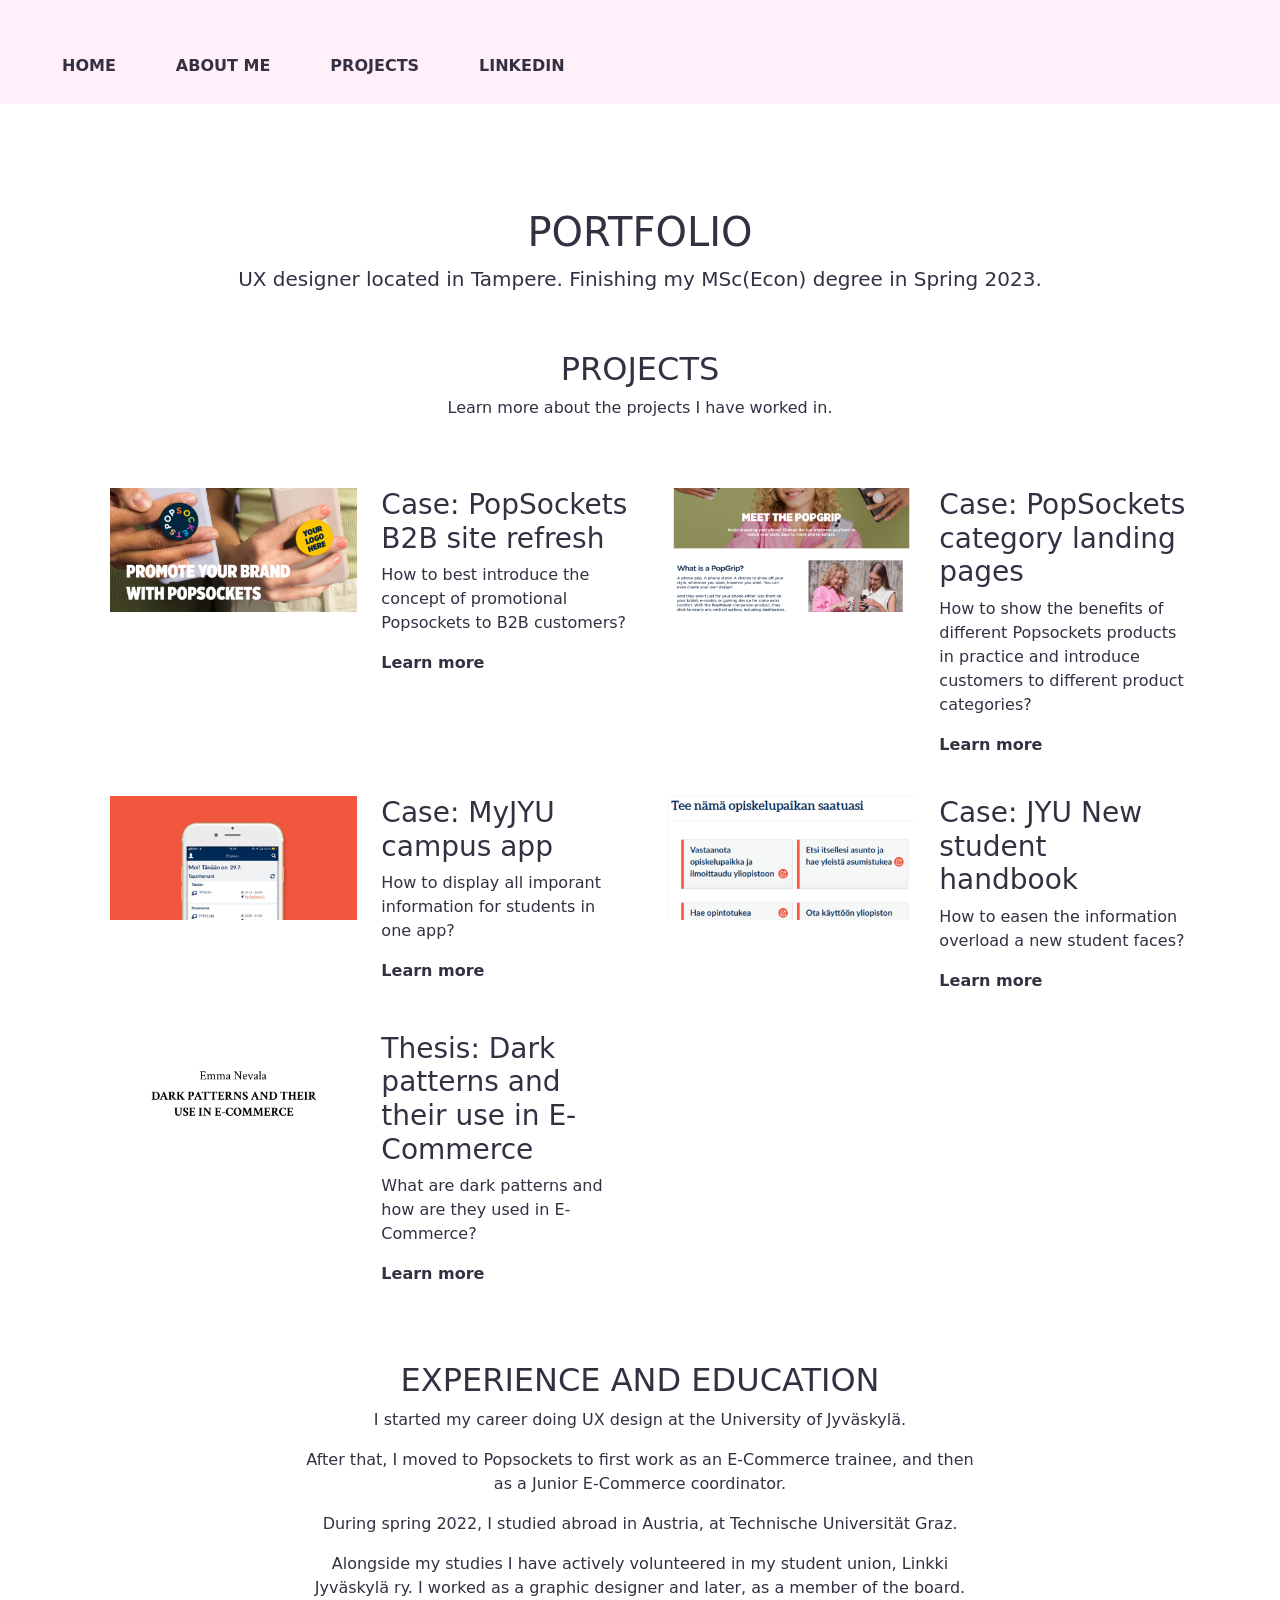
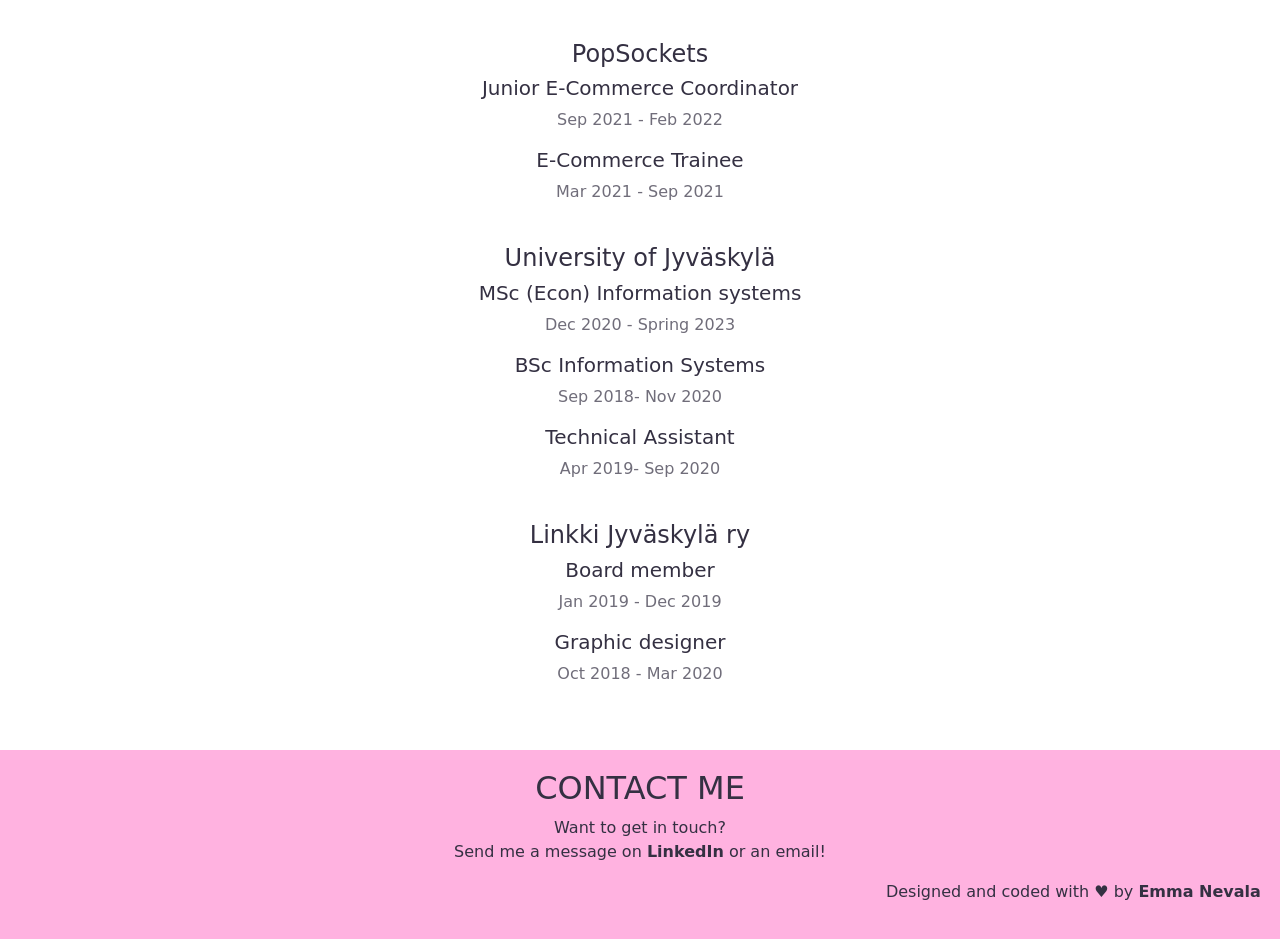
==== commit 6e21793d: "navigation" ====
--- a/index.html
+++ b/index.html
@@ -26,16 +26,24 @@
     <![endif]-->
   </head>
 
-  <body class="content">
-    <div class="topnav" id="myTopnav">
-      <a href="#home" class="active">HOME</a>
-      <a href="#news">ABOUT ME</a>
-      <a href="#contact">PROJECTS</a>
-      <a href="#about">LINKEDIN</a>
-      <a href="javascript:void(0);" class="icon" onclick="myFunction()">
-        <i class="fa fa-bars"></i>
-      </a>
-    </div>
+  <body>
+    <!-- Navigation bar -->
+    <header class="header">
+      <!-- Logo -->
+      <a href="#" class="logo"> </a>
+      <!-- Hamburger icon -->
+      <input class="side-menu" type="checkbox" id="side-menu"/>
+      <label class="hamb" for="side-menu"><span class="hamb-line"></span></label>
+      <!-- Menu -->
+      <nav class="nav">
+          <ul class="menu">
+              <li><a href="#">HOME</a></li>
+              <li><a href="#">ABOUT ME</a> </li>
+              <li><a href="#">PROJECTS</a> </li>
+              <li><a href="#">LINKEDIN</a></li>
+          </ul>
+      </nav>
+  </header>
     <div class="container" id="intro">
       <div class="text-center section">
         <div class="container">
@@ -179,6 +187,16 @@
     </footer>
     
     <!--jQuery-->
+    <script>
+            function myFunction() {
+        var x = document.getElementById("myTopnav");
+        if (x.className === "topnav") {
+          x.className += " responsive";
+        } else {
+          x.className = "topnav";
+        }
+      }
+    </script>
     <script src="scripts/script.js"></script>
     <script src=”https://cdn.jsdelivr.net/npm/popper.js@1.16.0/dist/umd/popper.min.js” integrity=”sha384-Q6E9RHvbIyZFJoft+2mJbHaEWldlvI9IOYy5n3zV9zzTtmI3UksdQRVvoxMfooAo” crossorigin=”anonymous”></script>
     <script src=”https://stackpath.bootstrapcdn.com/bootstrap/5.0.0-alpha1/js/bootstrap.min.js” integrity=”sha384-oesi62hOLfzrys4LxRF63OJCXdXDipiYWBnvTl9Y9/TRlw5xlKIEHpNyvvDShgf/” crossorigin=”anonymous”></script>
--- a/styles/styles.css
+++ b/styles/styles.css
@@ -1,10 +1,15 @@
+*{
+  margin: 0;
+  padding: 0;
+  box-sizing: border-box;
+}
+
 body {
   color: #343042;
 }
 
-.navbar {
-  padding: 1%;
-  background-color: #FFF0F9;
+#intro {
+  margin-top: 10%;
 }
 
 .text-center {
@@ -46,59 +51,121 @@
   text-align: right;
 }
 
-.topnav {
-  background-color: #FFF9FC;
-  overflow: hidden;
-  color: #343042;
+ul{
+  list-style: none;
+}
+
+/* Header */
+.header{
+  background-color: #FFF0F9;
   position: sticky;
   top: 0;
+  width: 100%;
+  height: 5rem;
 }
 
-/* Style the links inside the navigation bar */
-.topnav a {
-  float: right;
-  display: block;
-  text-align: center;
-  padding: 14px 16px;
-  text-decoration: none;
-  font-size: 17px;
+/* Logo */
+.logo{
+  display: inline-block;
+  color: #343042;
+  font-size: 60px;
+  margin-left: 10px;
 }
 
-/* Change the color of links on hover */
-.topnav a:hover {
+/* Nav menu */
+.nav{
+  width: 100% !important;
+  height: 100%;
+  position: fixed;
+  background-color: #FFF0F9;
+  overflow: hidden;
+
+}
+.menu a{
+  display: block;
+  padding: 30px;
+  color: #343042;
+}
+.menu a:hover{
   color: #D30C7B;
 }
-
-/* Add an active class to highlight the current page */
-.topnav a.active {
-  font-weight: bold;
+.nav{
+  max-height: 0;
+  transition: max-height .5s ease-out;
 }
 
-/* Hide the link that should open and close the topnav on small screens */
-.topnav .icon {
-  display: none;
+/* Menu Icon */
+.hamb{
+  cursor: pointer;
+  float: right;
+  padding: 40px 20px;
+}/* Style label tag */
+
+.hamb-line {
+  background: #343042;
+  display: block;
+  height: 2px;
+  position: relative;
+  width: 24px;
+
+} /* Style span tag */
+
+.hamb-line::before,
+.hamb-line::after{
+  background: #343042;
+  content: '';
+  display: block;
+  height: 100%;
+  position: absolute;
+  transition: all .2s ease-out;
+  width: 100%;
+}
+.hamb-line::before{
+  top: 5px;
+}
+.hamb-line::after{
+  top: -5px;
 }
 
-/* When the screen is less than 600 pixels wide, hide all links, except for the first one ("Home"). Show the link that contains should open and close the topnav (.icon) */
-@media screen and (max-width: 600px) {
-  .topnav a:not(:first-child) {display: none;}
-  .topnav a.icon {
-    float: right;
-    display: block;
-  }
+.side-menu {
+  display: none;
+} /* Hide checkbox */
+
+/* Toggle menu icon */
+.side-menu:checked ~ nav{
+  max-height: 50%;
+}
+.side-menu:checked ~ .hamb .hamb-line {
+  background: #343042;
+  color: #343042;
+}
+.side-menu:checked ~ .hamb .hamb-line::before {
+  transform: rotate(-45deg);
+  top:0;
+}
+.side-menu:checked ~ .hamb .hamb-line::after {
+  transform: rotate(45deg);
+  top:0;
 }
 
-/* The "responsive" class is added to the topnav with JavaScript when the user clicks on the icon. This class makes the topnav look good on small screens (display the links vertically instead of horizontally) */
-@media screen and (max-width: 600px) {
-  .topnav.responsive {position: relative;}
-  .topnav.responsive a.icon {
-    position: absolute;
-    right: 0;
-    top: 0;
+/* Responsiveness */
+@media (min-width: 768px) {
+  .nav{
+      max-height: none;
+      top: 0;
+      position: relative;
+      float: right;
+      width: fit-content;
   }
-  .topnav.responsive a {
-    float: none;
-    display: block;
-    text-align: left;
+  .menu li{
+      float: left;
+  }
+  .menu a:hover{
+      color: #D30C7B;
+
+  }
+
+  .hamb{
+      display: none;
   }
 }
